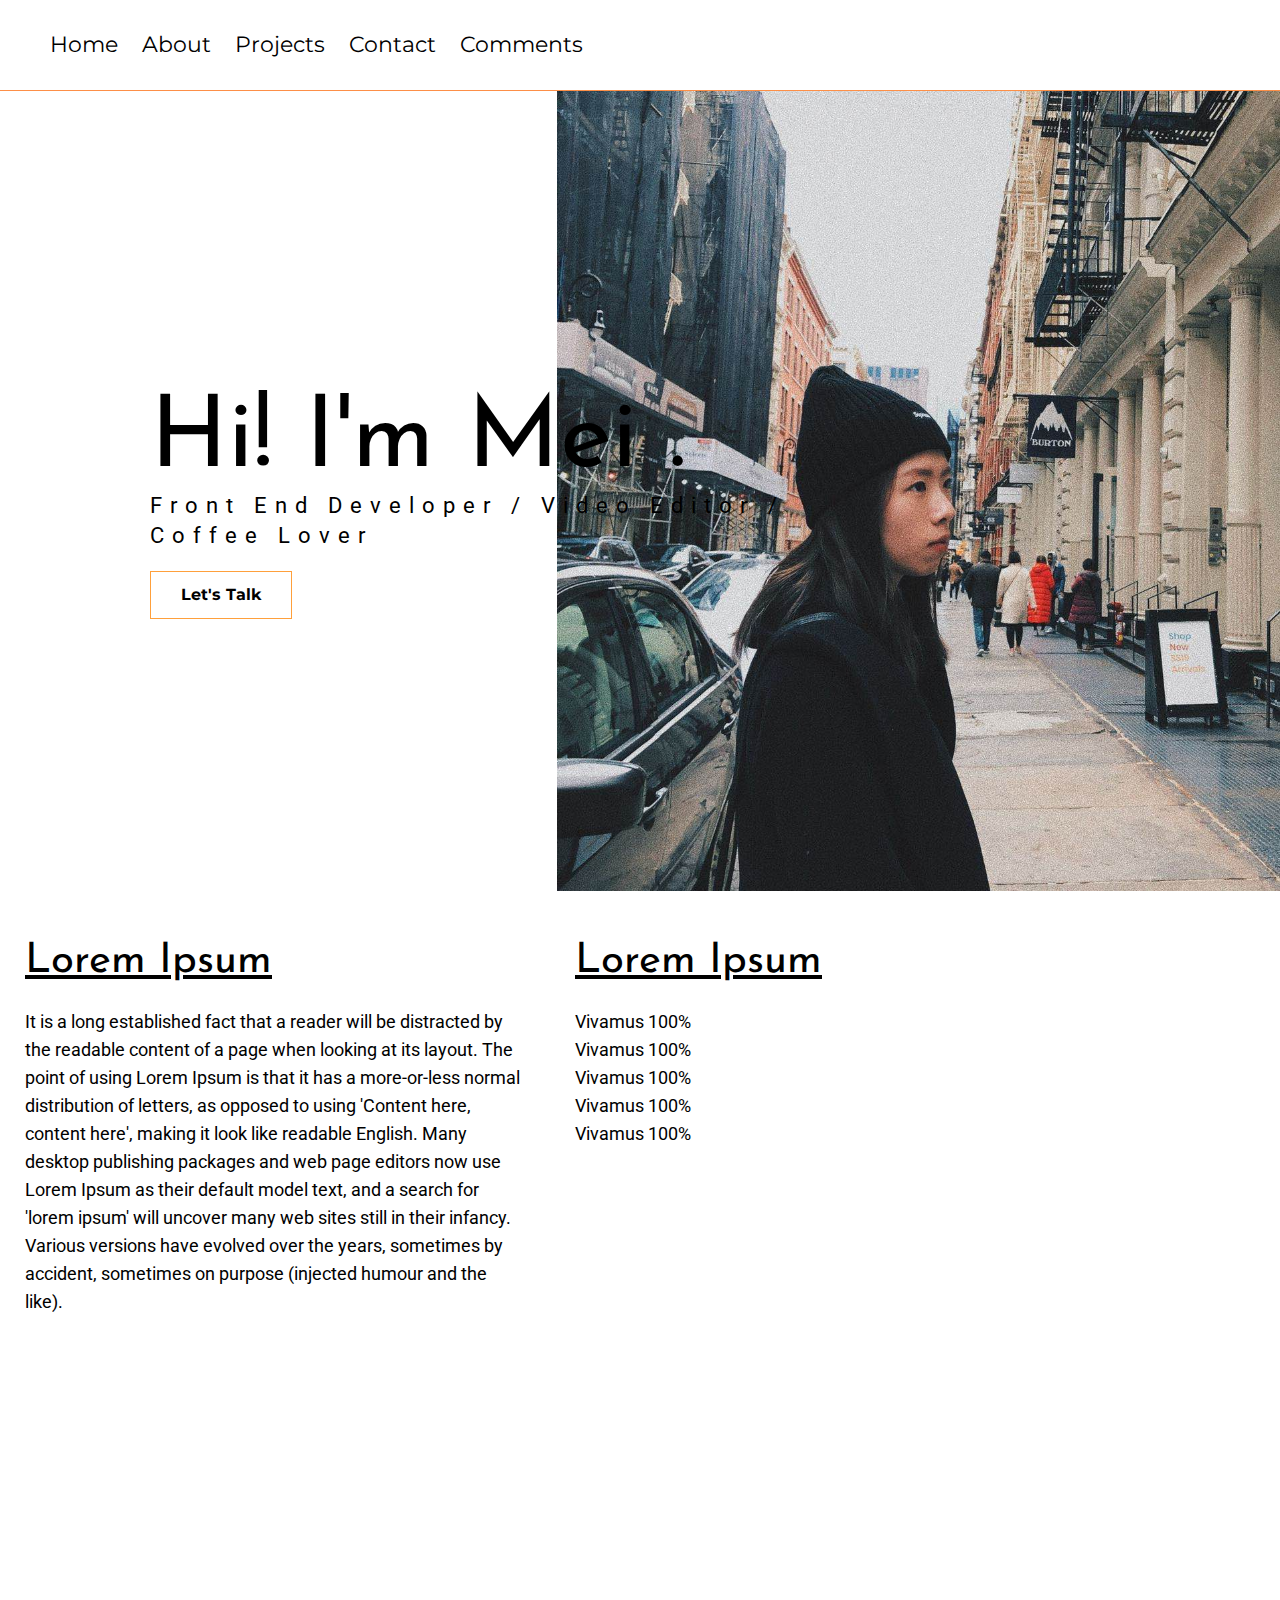
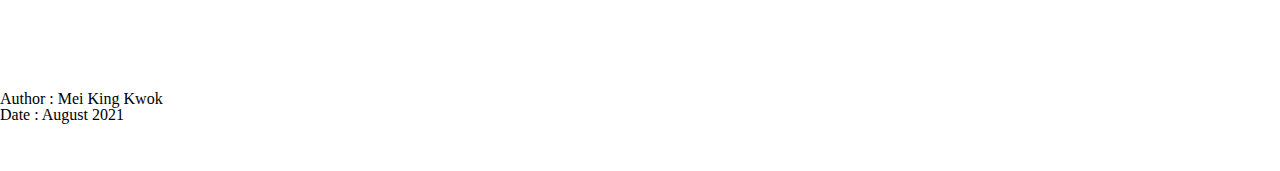
==== index.html @ 8e713305 "First Commit" ====
<!DOCTYPE html>
<html lang="en">
    <!--Information about the webpage-->
    <head>
      <title>MK | Portfolio</title>
      <meta charset="UTF-8">
      <meta name="viewport" content="initial-scale=1.0,width=device-width">

      <!--Fonts-->
      <link rel="preconnect" href="https://fonts.googleapis.com">
      <link rel="preconnect" href="https://fonts.gstatic.com" crossorigin>
      <link href="https://fonts.googleapis.com/css2?family=Montserrat:wght@200&family=Open+Sans&display=swap" rel="stylesheet">
      <link href="https://fonts.googleapis.com/css2?family=Josefin+Sans&display=swap" rel="stylesheet">
      <link href="https://fonts.googleapis.com/css2?family=Josefin+Sans&family=Roboto:ital,wght@1,100&display=swap" rel="stylesheet">
      <!--External CSS-->
      <link rel="stylesheet" href="reset_CSS.css">
      <link rel="stylesheet" href="style.css">
      <link rel="stylesheet" href="navbar.css">
      <link rel="shortcut icon" href="logo.png">

    </head>

    <body>
      <!--navigation bar-->
      <nav>
        <ul>
          <li><a href="index.html">Home</a></li>
          <li><a href="#about">About</a></li>
          <li><a href="#projects">Projects</a></li>
          <li><a href="contact.html">Contact</a></li>
          <li><a href="comment.html">Comments</a></li>
        </ul>
      </nav>

      <!--Introduction-->
      <div class="content intro">
        <div class="intro-container">
          <h1 class="intro-h1">Hi! I'm <span id="mei">Mei</span> . </h1>
          <h2 class="intro-h2">Front End Developer / Video Editor / Coffee Lover</h2>
          <a href="contact.html" class="letstalk">Let's Talk</a>
        </div>
      </div>

      <div class="content about">
        <div class="column">
          <h2 class="column-title">Lorem Ipsum</h2>
          <p class="column-content">It is a long established fact that a reader will be distracted by the readable content of a page when looking at its layout. The point of using Lorem Ipsum is that it has a more-or-less normal distribution of letters, as opposed to using 'Content here, content here', making it look like readable English. Many desktop publishing packages and web page editors now use Lorem Ipsum as their default model text, and a search for 'lorem ipsum' will uncover many web sites still in their infancy. Various versions have evolved over the years, sometimes by accident, sometimes on purpose (injected humour and the like).</p>
        </div>
        <div class="column">
          <h2 class="column-title">Lorem Ipsum</h2>
          <ol class="column-content">
            <li>Vivamus 100%</li>
            <li>Vivamus 100%</li>
            <li>Vivamus 100%</li>
            <li>Vivamus 100%</li>
            <li>Vivamus 100%</li>
          </ol>
        </div>
      </div>

      <footer>
        <p>Author : Mei King Kwok</p>
        <p>Date : August 2021</p>
      </footer>

    </body>
</html>
---- style.css ----
.content{
  width:100%;
  height:800px;
  margin:auto;
  clear:both;
  background-color: rgba(255, 255, 255, 0.65);
}

.intro {
  background-image: url('img/Mei.jpg');
  background-position: center;
  background-size: cover;
  position: relative;
}

.intro-container {
  background-color: rgba(255, 255, 255, 0.65);
  position: absolute;
  top: 0;
  left : 0;
  width:100%;
  height: 100%;
}

#mei{
  color:#ffa03b;
}

.intro-h1{
  font-family: 'Josefin Sans',sans-serif;
  font-size: 100px;
  padding: 100px 0px 0 50px;
  max-width: 250px;
}

.intro-h2{
  font-family: 'Roboto';
  font-size:22px;
  letter-spacing: 8px;
  line-height: 30px;
  font-weight:bold;
  padding:0 0 0 50px;
  max-width: 300px;
}

@media only screen and (min-width:768px) {
  .intro {
    background-position: right center;
    background-repeat: no-repeat;
    background-size: auto 600px;
    height: 600px;
  }
  .intro-container{
    background-color: rgba(255, 255, 255, 0);
    max-width: 350px;
  }
  .intro-h1{
    max-width: none;
  }
  .intro-h2{
    font-weight: normal;
    max-width: none;
  }
}

@media only screen and (min-width:1000px){
  .intro {
    background-position: right bottom;
    background-repeat: no-repeat;
    background-size: auto 900px;
    height: 800px;
  }
  .intro-container{
    background-color: rgba(255, 255, 255, 0);
    padding : 200px 100px;
    max-width: 700px;
  }
  #mei{
    color: black;
  }
  #mei:hover{
    color:#ffa03b;
  }
}

.letstalk {
  display: inline-block;
  text-decoration: none;
  font-family: 'Montserrat';
  font-weight: bold;
  color: black;
  border: 1.5px solid #ffa03b;
  background-color: #ffffff;
  margin:20px 0 0 50px;
  padding:15px 30px;
  cursor: pointer;
  transition: all 0.4s ease-in-out;
}

.letstalk:hover{
  background-color: #ffa03b;
  transform:scale(1.1);
  box-shadow: 0 8px 8px 0 rgba(0,0,0,0.24);
}


.about{
  margin: 0 auto;
  display: flex;
}

.projects{
  background-color: blue;
}

.column {
  flex-flow: row wrap;
  max-width: 500px;
  margin:50px 25px;
}

.column-title {
  font-family: 'Josefin Sans',sans-serif;
  text-decoration: underline;
  font-size: 42px;
  padding-bottom: 25px;
}

.column-content{
  font-family: 'Roboto',Verdana;
  font-size: 18px;
  line-height: 28px;
}

footer {
  height: 80px;
}
---- navbar.css ----
nav {
  height: 60px;
  background-color: #ffffff;
  border-bottom: 1px solid #fd8f47;
  padding-left: 10px;
}

ul li{
  display: inline-block;
  line-height: 60px;
}

ul li a {
  display: block;
  text-decoration: none;
  font-family: 'Montserrat', Verdana;
  font-size: 16px;
  padding: 0 5px;
}

@media only screen and (min-width:768px){
  nav {
    height: 90px;
    padding-left: 40px;
  }

  ul li{
    line-height: 90px;
  }

  ul li a {
    font-size: 22px;
    padding: 0 10px;
  }
}

ul li a:link{
  color:black;
}

ul li a:visited{
  color:black;
}

ul li a:hover {
  display: block;
  color : #fd8f47;
}

ul li a:active{
  display: block;
  color : black;
  text-decoration-line: none;
}
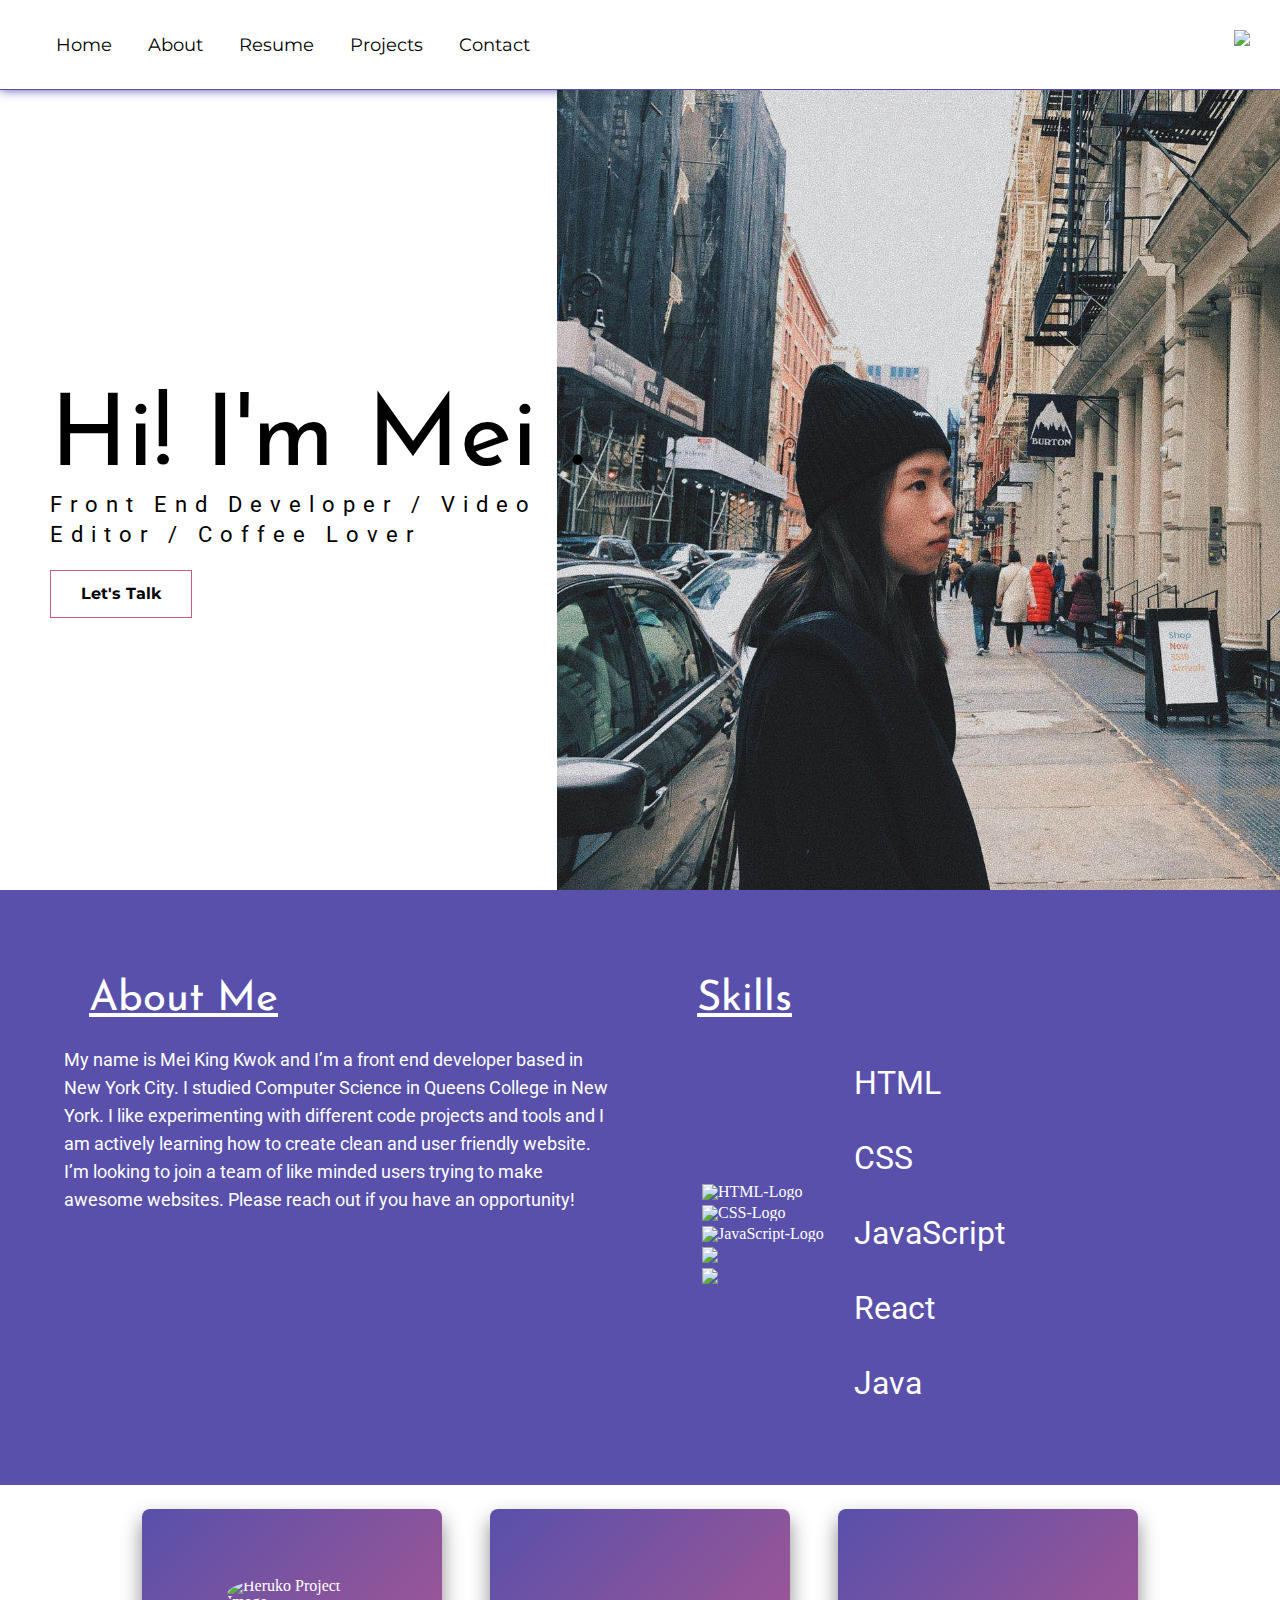
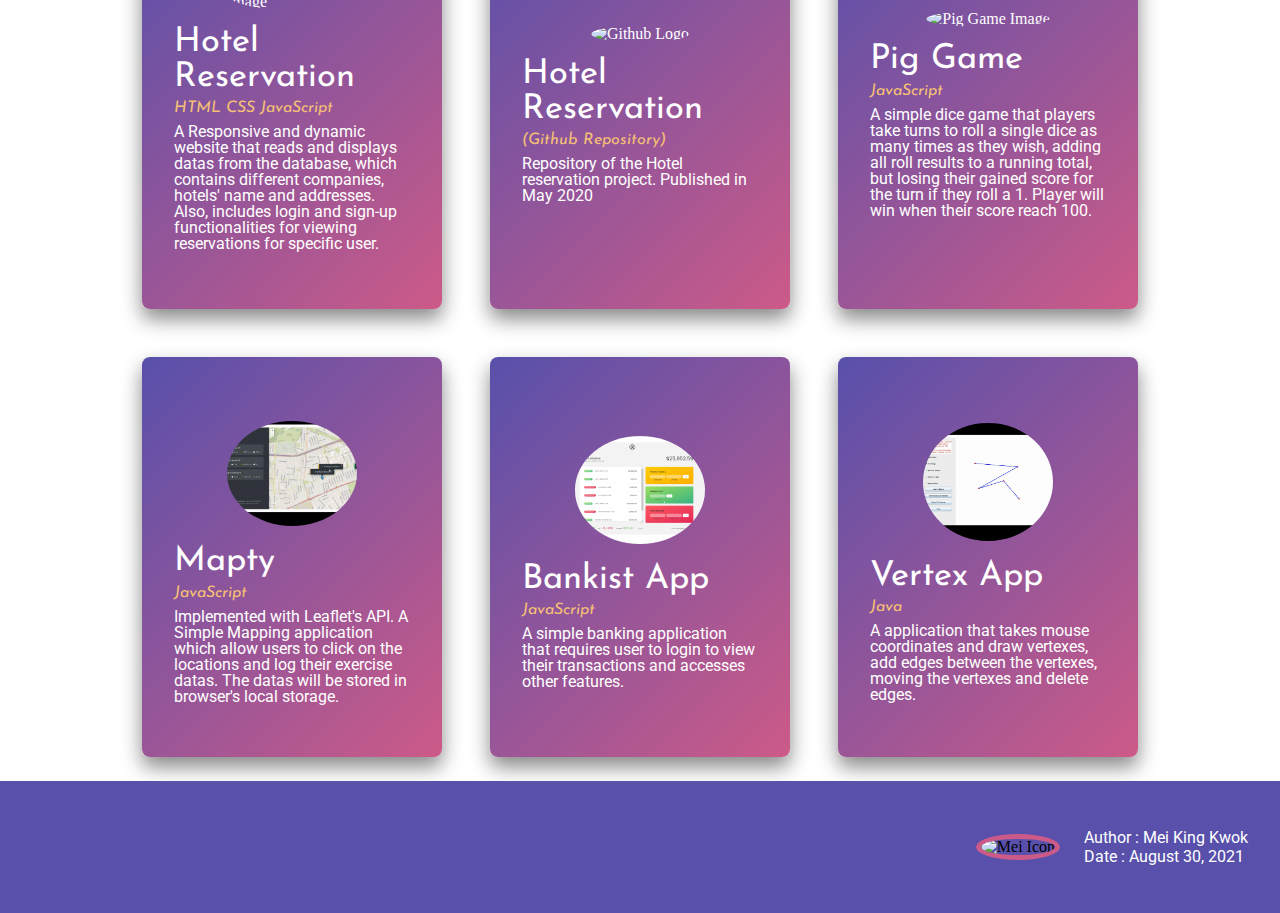
==== commit 993dad5c: "Updated Project Subpages" ====
--- a/index.html
+++ b/index.html
@@ -1,67 +1,211 @@
 <!DOCTYPE html>
 <html lang="en">
-    <!--Information about the webpage-->
-    <head>
-      <title>MK | Portfolio</title>
-      <meta charset="UTF-8">
-      <meta name="viewport" content="initial-scale=1.0,width=device-width">
-
-      <!--Fonts-->
-      <link rel="preconnect" href="https://fonts.googleapis.com">
-      <link rel="preconnect" href="https://fonts.gstatic.com" crossorigin>
-      <link href="https://fonts.googleapis.com/css2?family=Montserrat:wght@200&family=Open+Sans&display=swap" rel="stylesheet">
-      <link href="https://fonts.googleapis.com/css2?family=Josefin+Sans&display=swap" rel="stylesheet">
-      <link href="https://fonts.googleapis.com/css2?family=Josefin+Sans&family=Roboto:ital,wght@1,100&display=swap" rel="stylesheet">
-      <!--External CSS-->
-      <link rel="stylesheet" href="reset_CSS.css">
-      <link rel="stylesheet" href="style.css">
-      <link rel="stylesheet" href="navbar.css">
-      <link rel="shortcut icon" href="logo.png">
-
-    </head>
-
-    <body>
-      <!--navigation bar-->
-      <nav>
+  <!--Information about the webpage-->
+  <head>
+    <title>MK | Portfolio</title>
+    <meta charset="UTF-8" />
+    <meta name="viewport" content="initial-scale=1.0,width=device-width" />
+
+    <!--Fonts-->
+    <link rel="preconnect" href="https://fonts.googleapis.com" />
+    <link rel="preconnect" href="https://fonts.gstatic.com" crossorigin />
+    <link
+      href="https://fonts.googleapis.com/css2?family=Montserrat:wght@200&family=Open+Sans&display=swap"
+      rel="stylesheet" />
+    <link
+      href="https://fonts.googleapis.com/css2?family=Josefin+Sans&display=swap"
+      rel="stylesheet" />
+    <link
+      href="https://fonts.googleapis.com/css2?family=Josefin+Sans&family=Roboto:ital,wght@1,100&display=swap"
+      rel="stylesheet" />
+    <!--External CSS-->
+    <link rel="stylesheet" href="reset_CSS.css" />
+    <link rel="stylesheet" href="style.css" />
+    <link rel="stylesheet" href="navbar.css" />
+  </head>
+
+  <body>
+    <!--navigation bar-->
+    <header>
+      <nav class="navbar-container">
         <ul>
-          <li><a href="index.html">Home</a></li>
-          <li><a href="#about">About</a></li>
-          <li><a href="#projects">Projects</a></li>
-          <li><a href="contact.html">Contact</a></li>
-          <li><a href="comment.html">Comments</a></li>
+          <li><a href="index.html" class="navbar-links">Home</a></li>
+          <li><a href="index.html#about" class="navbar-links">About</a></li>
+          <li><a href="resume.html" class="navbar-links">Resume</a></li>
+          <li>
+            <a href="index.html#projects" class="navbar-links">Projects</a>
+          </li>
+          <li><a href="contact.html" class="navbar-links">Contact</a></li>
         </ul>
       </nav>
-
-      <!--Introduction-->
-      <div class="content intro">
-        <div class="intro-container">
-          <h1 class="intro-h1">Hi! I'm <span id="mei">Mei</span> . </h1>
-          <h2 class="intro-h2">Front End Developer / Video Editor / Coffee Lover</h2>
-          <a href="contact.html" class="letstalk">Let's Talk</a>
-        </div>
-      </div>
-
-      <div class="content about">
-        <div class="column">
-          <h2 class="column-title">Lorem Ipsum</h2>
-          <p class="column-content">It is a long established fact that a reader will be distracted by the readable content of a page when looking at its layout. The point of using Lorem Ipsum is that it has a more-or-less normal distribution of letters, as opposed to using 'Content here, content here', making it look like readable English. Many desktop publishing packages and web page editors now use Lorem Ipsum as their default model text, and a search for 'lorem ipsum' will uncover many web sites still in their infancy. Various versions have evolved over the years, sometimes by accident, sometimes on purpose (injected humour and the like).</p>
-        </div>
-        <div class="column">
-          <h2 class="column-title">Lorem Ipsum</h2>
-          <ol class="column-content">
-            <li>Vivamus 100%</li>
-            <li>Vivamus 100%</li>
-            <li>Vivamus 100%</li>
-            <li>Vivamus 100%</li>
-            <li>Vivamus 100%</li>
-          </ol>
-        </div>
-      </div>
-
-      <footer>
+      <div>
+        <img
+          class="btn-toggle"
+          src="https://img.icons8.com/ios/100/5850ab/toggle-on--v2.png" />
+        <img
+          class="btn-toggle hidden"
+          id="second-button"
+          src="https://img.icons8.com/ios/50/fc6e20/toggle-off--v2.png" />
+      </div>
+    </header>
+
+    <!--Introduction-->
+    <div class="intro">
+      <div class="intro-container">
+        <h1 class="intro-h1">Hi! I'm <span id="mei">Mei</span> .</h1>
+        <h2 class="intro-h2">
+          Front End Developer / Video Editor / Coffee Lover
+        </h2>
+        <a href="contact.html" class="letstalk">Let's Talk</a>
+      </div>
+    </div>
+
+    <div id="about" class="about">
+      <div class="about-div">
+        <h2 class="about-title">About Me</h2>
+        <p class="about-content">
+          My name is Mei King Kwok and I’m a front end developer based in New
+          York City. I studied Computer Science in Queens College in New York. I
+          like experimenting with different code projects and tools and I am
+          actively learning how to create clean and user friendly website. I’m
+          looking to join a team of like minded users trying to make awesome
+          websites. Please reach out if you have an opportunity!
+        </p>
+      </div>
+      <div class="about-div">
+        <h2 class="about-title">Skills</h2>
+        <div class="about-skill">
+          <div class="about-skill-logo">
+            <img src="/img/html.png" alt="HTML-Logo" />
+            <img src="/img/CSS.png" alt="CSS-Logo" />
+            <img src="/img/JS.png" alt="JavaScript-Logo" />
+            <img
+              src="https://img.icons8.com/color/144/000000/react-native.png" />
+            <img
+              src="https://img.icons8.com/color/144/000000/java-coffee-cup-logo--v1.png" />
+          </div>
+          <div class="about-skill-name">
+            <p>HTML</p>
+            <p>CSS</p>
+            <p>JavaScript</p>
+            <p>React</p>
+            <p>Java</p>
+          </div>
+        </div>
+      </div>
+    </div>
+
+    <div id="projects" class="project">
+      <a href="http://mane370p2.herokuapp.com/index.php" target="_blank">
+        <div class="project-card">
+          <div class="project-image">
+            <img src="img/heroku-project.png" alt="Heruko Project Image" />
+          </div>
+          <div class="project-content">
+            <h3>Hotel Reservation</h3>
+            <p><span>HTML CSS JavaScript</span></p>
+            <p>
+              A Responsive and dynamic website that reads and displays datas
+              from the database, which contains different companies, hotels'
+              name and addresses. Also, includes login and sign-up
+              functionalities for viewing reservations for specific user.
+            </p>
+          </div>
+        </div>
+      </a>
+
+      <a href="https://github.com/jackylau-nyc/qccs370p2" target="_blank">
+        <div class="project-card">
+          <div class="project-image">
+            <img src="img/github-logo.png" alt="Github Logo" />
+          </div>
+          <div class="project-content">
+            <h3>Hotel Reservation</h3>
+            <p><span>(Github Repository)</span></p>
+            <p>
+              Repository of the Hotel reservation project. Published in May 2020
+            </p>
+          </div>
+        </div>
+      </a>
+
+      <a href="https://heik922.github.io/PigGame/" target="_blank">
+        <div class="project-card">
+          <div class="project-image">
+            <img src="img/pig-game.png" alt="Pig Game Image" />
+          </div>
+          <div class="project-content">
+            <h3>Pig Game</h3>
+            <p><span>JavaScript</span></p>
+            <p>
+              A simple dice game that players take turns to roll a single dice
+              as many times as they wish, adding all roll results to a running
+              total, but losing their gained score for the turn if they roll a
+              1. Player will win when their score reach 100.
+            </p>
+          </div>
+        </div>
+      </a>
+
+      <a href="mapty.html" target="_blank">
+        <div class="project-card">
+          <div class="project-image">
+            <img src="img/mapty.png" alt="Mapty App Image" />
+          </div>
+          <div class="project-content">
+            <h3>Mapty</h3>
+            <p><span>JavaScript</span></p>
+            <p>
+              Implemented with Leaflet's API. A Simple Mapping application which
+              allow users to click on the locations and log their exercise
+              datas. The datas will be stored in browser's local storage.
+            </p>
+          </div>
+        </div>
+      </a>
+
+      <a href="bankist.html" target="_blank">
+        <div class="project-card">
+          <div class="project-image">
+            <img src="img/bankist.png" alt="Bankist App Image" />
+          </div>
+          <div class="project-content">
+            <h3>Bankist App</h3>
+            <p><span>JavaScript</span></p>
+            <p>
+              A simple banking application that requires user to login to view
+              their transactions and accesses other features.
+            </p>
+          </div>
+        </div>
+      </a>
+
+      <a href="vertex.html" target="_blank">
+        <div class="project-card">
+          <div class="project-image">
+            <img src="img/vertex.png" alt="Pig Game Image" />
+          </div>
+          <div class="project-content">
+            <h3>Vertex App</h3>
+            <p><span>Java</span></p>
+            <p>
+              A application that takes mouse coordinates and draw vertexes, add
+              edges between the vertexes, moving the vertexes and delete edges.
+            </p>
+          </div>
+        </div>
+      </a>
+    </div>
+
+    <footer class="footer">
+      <div class="footer-icon">
+        <img src="img/mei-footer-icon.jpg" alt="Mei Icon" />
+      </div>
+      <div class="footer-content">
         <p>Author : Mei King Kwok</p>
-        <p>Date : August 2021</p>
-      </footer>
-
-    </body>
+        <p>Date : August 30, 2021</p>
+      </div>
+    </footer>
+  </body>
+  <script src="script.js"></script>
 </html>
--- a/style.css
+++ b/style.css
@@ -1,13 +1,22 @@
-.content{
-  width:100%;
-  height:800px;
-  margin:auto;
-  clear:both;
-  background-color: rgba(255, 255, 255, 0.65);
+:root {
+  --main-background-color: white;
+  --primary-color: #5850ab;
+  --secondary-color: #cc5a88;
+  --third-color: #f6c075;
+  --light-font-color: white;
+  --dark-font-color: black;
+  /*
+  --dark-version-black: #1b1b1b;
+  --dark-version-grey: #323232;
+  --dark-version-orange: #fc6e20;
+  --dark-version-light-orange: #ffe7d0;
+  */
 }
 
 .intro {
+  /* display: flex; */
   background-image: url('img/Mei.jpg');
+  background-color: none;
   background-position: center;
   background-size: cover;
   position: relative;
@@ -15,123 +24,264 @@
 
 .intro-container {
   background-color: rgba(255, 255, 255, 0.65);
-  position: absolute;
-  top: 0;
-  left : 0;
-  width:100%;
-  height: 100%;
-}
-
-#mei{
-  color:#ffa03b;
-}
-
-.intro-h1{
-  font-family: 'Josefin Sans',sans-serif;
+  padding-bottom: 100px;
+}
+
+#mei {
+  color: var(--secondary-color);
+}
+
+.intro-h1 {
+  font-family: 'Josefin Sans', sans-serif;
   font-size: 100px;
   padding: 100px 0px 0 50px;
   max-width: 250px;
 }
 
-.intro-h2{
+.intro-h2 {
   font-family: 'Roboto';
-  font-size:22px;
+  font-size: 22px;
   letter-spacing: 8px;
   line-height: 30px;
-  font-weight:bold;
-  padding:0 0 0 50px;
+  font-weight: bold;
+  padding: 0 0 0 50px;
   max-width: 300px;
 }
 
-@media only screen and (min-width:768px) {
+.letstalk {
+  display: inline-block;
+  text-decoration: none;
+  font-family: 'Montserrat';
+  font-weight: bold;
+  color: var(--dark-font-color);
+  border: 1.5px solid var(--secondary-color);
+  background-color: var(--secondary-color);
+  box-shadow: 0 0px 5px var(--secondary-color);
+  margin: 20px 0 0 50px;
+  padding: 15px 30px;
+  cursor: pointer;
+  transition: all 0.4s ease-in-out;
+}
+
+.about {
+  display: flex;
+  flex-direction: column;
+  justify-content: center;
+  padding: 2rem;
+  background-color: var(--primary-color);
+}
+
+.about-div {
+  margin: 2rem 0rem;
+  display: flex;
+  flex-direction: column;
+  align-items: center;
+  color: var(--light-font-color);
+}
+
+.about-title {
+  font-family: 'Josefin Sans', sans-serif;
+  text-decoration: underline;
+  font-size: 42px;
+  margin: 25px;
+}
+
+.about-content {
+  font-family: 'Roboto', Verdana;
+  font-size: 18px;
+  line-height: 28px;
+}
+
+.about-skill {
+  display: flex;
+  flex-direction: row;
+  justify-content: center;
+  align-items: center;
+}
+
+.about-skill-logo > img {
+  display: flex;
+  flex-direction: column;
+  margin: 5px 0px;
+  max-height: 70px;
+}
+
+.about-skill-name {
+  display: flex;
+  flex-direction: column;
+  font-family: 'Roboto', Verdana;
+  font-size: 32px;
+  line-height: 75px;
+  margin: 0px 10px;
+}
+
+.project {
+  display: flex;
+  flex-direction: column;
+  justify-content: center;
+  align-items: center;
+  color: var(--light-font-color);
+}
+
+.project a {
+  text-decoration: none;
+  color: var(--light-font-color);
+}
+
+.project-card {
+  margin: 1.5rem;
+  width: 300px;
+  height: 400px;
+  border-radius: 0.5rem;
+  background: linear-gradient(
+    135deg,
+    var(--primary-color),
+    var(--secondary-color)
+  );
+  display: flex;
+  justify-content: center;
+  align-items: center;
+  flex-direction: column;
+  box-shadow: 0px 10px 20px #888888;
+  transition: all 500ms ease;
+}
+
+.project-image > img {
+  max-width: 130px;
+  height: auto;
+  border-radius: 50%;
+  margin: 1rem 0rem;
+}
+
+.project-content h3 {
+  font-family: 'Josefin Sans', sans-serif;
+  font-size: 2.15rem;
+  padding-left: 2rem;
+}
+
+.project-content span {
+  text-decoration: none;
+  font-family: 'Josefin Sans', sans-serif;
+  font-size: 1rem;
+  padding: 1rem 0rem;
+  color: var(--third-color);
+  font-style: italic;
+}
+
+.project-content p {
+  font-family: 'Roboto', Verdana;
+  font-size: 1rem;
+  padding: 0.25rem 2rem;
+}
+
+.footer {
+  background: var(--primary-color);
+  min-height: 100px;
+  display: flex;
+  flex-direction: column;
+  justify-content: center;
+  align-items: center;
+  padding: 1rem 0rem;
+}
+
+.footer-icon > img {
+  max-width: 90px;
+  border: 5px solid var(--secondary-color);
+  border-radius: 50%;
+}
+
+.footer-content {
+  color: var(--light-font-color);
+  font-family: 'Roboto', Verdana;
+  line-height: 1.2rem;
+}
+
+@media only screen and (min-width: 768px) {
   .intro {
     background-position: right center;
     background-repeat: no-repeat;
     background-size: auto 600px;
     height: 600px;
   }
-  .intro-container{
+  .intro-container {
     background-color: rgba(255, 255, 255, 0);
     max-width: 350px;
   }
-  .intro-h1{
+  .intro-h1 {
     max-width: none;
   }
-  .intro-h2{
+  .intro-h2 {
     font-weight: normal;
     max-width: none;
   }
-}
-
-@media only screen and (min-width:1000px){
+  .about-div {
+    align-items: flex-start;
+  }
+
+  .about-skill-logo > img {
+    padding-left: 30px;
+  }
+
+  .about-skill-name {
+    padding-left: 20px;
+  }
+
+  .project {
+    flex-direction: row;
+    flex-wrap: wrap;
+  }
+
+  .footer {
+    flex-direction: row;
+    justify-content: flex-end;
+  }
+  .footer-icon {
+    padding: 0rem 1.5rem;
+  }
+  .footer-content {
+    padding-right: 2rem;
+  }
+}
+
+@media only screen and (min-width: 1025px) {
   .intro {
     background-position: right bottom;
     background-repeat: no-repeat;
     background-size: auto 900px;
     height: 800px;
   }
-  .intro-container{
-    background-color: rgba(255, 255, 255, 0);
-    padding : 200px 100px;
-    max-width: 700px;
-  }
-  #mei{
-    color: black;
-  }
-  #mei:hover{
-    color:#ffa03b;
-  }
-}
-
-.letstalk {
-  display: inline-block;
-  text-decoration: none;
-  font-family: 'Montserrat';
-  font-weight: bold;
-  color: black;
-  border: 1.5px solid #ffa03b;
-  background-color: #ffffff;
-  margin:20px 0 0 50px;
-  padding:15px 30px;
-  cursor: pointer;
-  transition: all 0.4s ease-in-out;
-}
-
-.letstalk:hover{
-  background-color: #ffa03b;
-  transform:scale(1.1);
-  box-shadow: 0 8px 8px 0 rgba(0,0,0,0.24);
-}
-
-
-.about{
-  margin: 0 auto;
-  display: flex;
-}
-
-.projects{
-  background-color: blue;
-}
-
-.column {
-  flex-flow: row wrap;
-  max-width: 500px;
-  margin:50px 25px;
-}
-
-.column-title {
-  font-family: 'Josefin Sans',sans-serif;
-  text-decoration: underline;
-  font-size: 42px;
-  padding-bottom: 25px;
-}
-
-.column-content{
-  font-family: 'Roboto',Verdana;
-  font-size: 18px;
-  line-height: 28px;
-}
-
-footer {
-  height: 80px;
-}
+  .intro-container {
+    max-width: 50vw;
+    padding-top: 200px;
+    overflow: hidden;
+  }
+  #mei {
+    color: var(--dark-font-color);
+  }
+  .letstalk {
+    background-color: var(--main-background-color);
+    box-shadow: none;
+  }
+  .about {
+    flex-direction: row;
+    justify-content: space-evenly;
+  }
+  .about-div {
+    width: 700px;
+    margin: 2rem 2rem;
+  }
+}
+
+@media (hover: hover) {
+  .project-card:hover {
+    transform: scale(1.1);
+  }
+  .letstalk:hover {
+    background-color: var(--secondary-color);
+    transform: scale(1.1);
+    box-shadow: 0 8px 8px 0 rgba(0, 0, 0, 0.24);
+  }
+  #mei:hover {
+    color: var(--secondary-color);
+  }
+}
--- a/navbar.css
+++ b/navbar.css
@@ -1,54 +1,113 @@
-nav {
-  height: 60px;
-  background-color: #ffffff;
-  border-bottom: 1px solid #fd8f47;
-  padding-left: 10px;
+:root {
+  --main-background-color: white;
+  --primary-color: #5850ab;
+  --secondary-color: #cc5a88;
+  --third-color: #f6c075;
+  --light-font-color: white;
+  --dark-font-color: black;
+  /* 
+  --dark-version-black: #1b1b1b;
+  --dark-version-grey: #323232;
+  --dark-version-orange: #fc6e20;
+  --dark-version-light-orange: #ffe7d0;
+   */
 }
 
-ul li{
-  display: inline-block;
-  line-height: 60px;
+header {
+  display: flex;
+  justify-content: space-between;
+  border-bottom: var(--primary-color) 1px solid;
+  box-shadow: 0px 0px 10px var(--primary-color);
 }
 
-ul li a {
+.navbar-container {
   display: block;
-  text-decoration: none;
-  font-family: 'Montserrat', Verdana;
-  font-size: 16px;
-  padding: 0 5px;
+  max-width: 350px;
 }
 
-@media only screen and (min-width:768px){
-  nav {
-    height: 90px;
+.navbar-container > ul li {
+  list-style: none;
+  display: inline-block;
+}
+
+.navbar-links {
+  text-decoration: none;
+  display: block;
+  text-align: center;
+  line-height: 60px;
+  color: var(--dark-font-color);
+  font-family: 'Montserrat', Verdana;
+  font-size: 1.1rem;
+  padding: 0rem 0.85rem;
+}
+
+.btn-toggle {
+  max-width: 40px;
+  padding-top: 30px;
+  padding-right: 30px;
+  position: absolute;
+  top: 0;
+  right: 0;
+  opacity: 1;
+  transition: all 500ms;
+}
+
+.hidden {
+  opacity: 0;
+}
+
+@media only screen and (min-width: 768px) {
+  .navbar-container {
     padding-left: 40px;
+    height: 89px;
+    display: block;
+    max-width: none;
   }
 
-  ul li{
-    line-height: 90px;
+  .navbar-container > ul li {
+    list-style: none;
+    display: inline-block;
   }
 
-  ul li a {
-    font-size: 22px;
-    padding: 0 10px;
+  .navbar-links {
+    text-decoration: none;
+    display: block;
+    text-align: center;
+    line-height: 90px;
+    color: var(--dark-font-color);
+    font-family: 'Montserrat', Verdana;
+    font-size: 1.1rem;
+    padding: 0rem 1rem;
+    position: relative;
+    overflow: hidden;
+  }
+
+  .navbar-links::after {
+    content: '';
+    width: 100%;
+    height: 70px;
+    border-top-left-radius: 0.35rem;
+    border-top-right-radius: 0.35rem;
+    position: absolute;
+    z-index: -100;
+    top: 20px;
+    left: 0px;
+    background-color: var(--primary-color);
+    transform: translateY(100%);
   }
 }
 
-ul li a:link{
-  color:black;
+@media (hover: hover) {
+  .navbar-links:hover {
+    color: var(--light-font-color);
+  }
+
+  .navbar-links:hover::after {
+    transform: translateY(0%);
+    transition: all 200ms ease;
+  }
+
+  .btn-toggle:hover {
+    cursor: pointer;
+  }
 }
-
-ul li a:visited{
-  color:black;
-}
-
-ul li a:hover {
-  display: block;
-  color : #fd8f47;
-}
-
-ul li a:active{
-  display: block;
-  color : black;
-  text-decoration-line: none;
-}
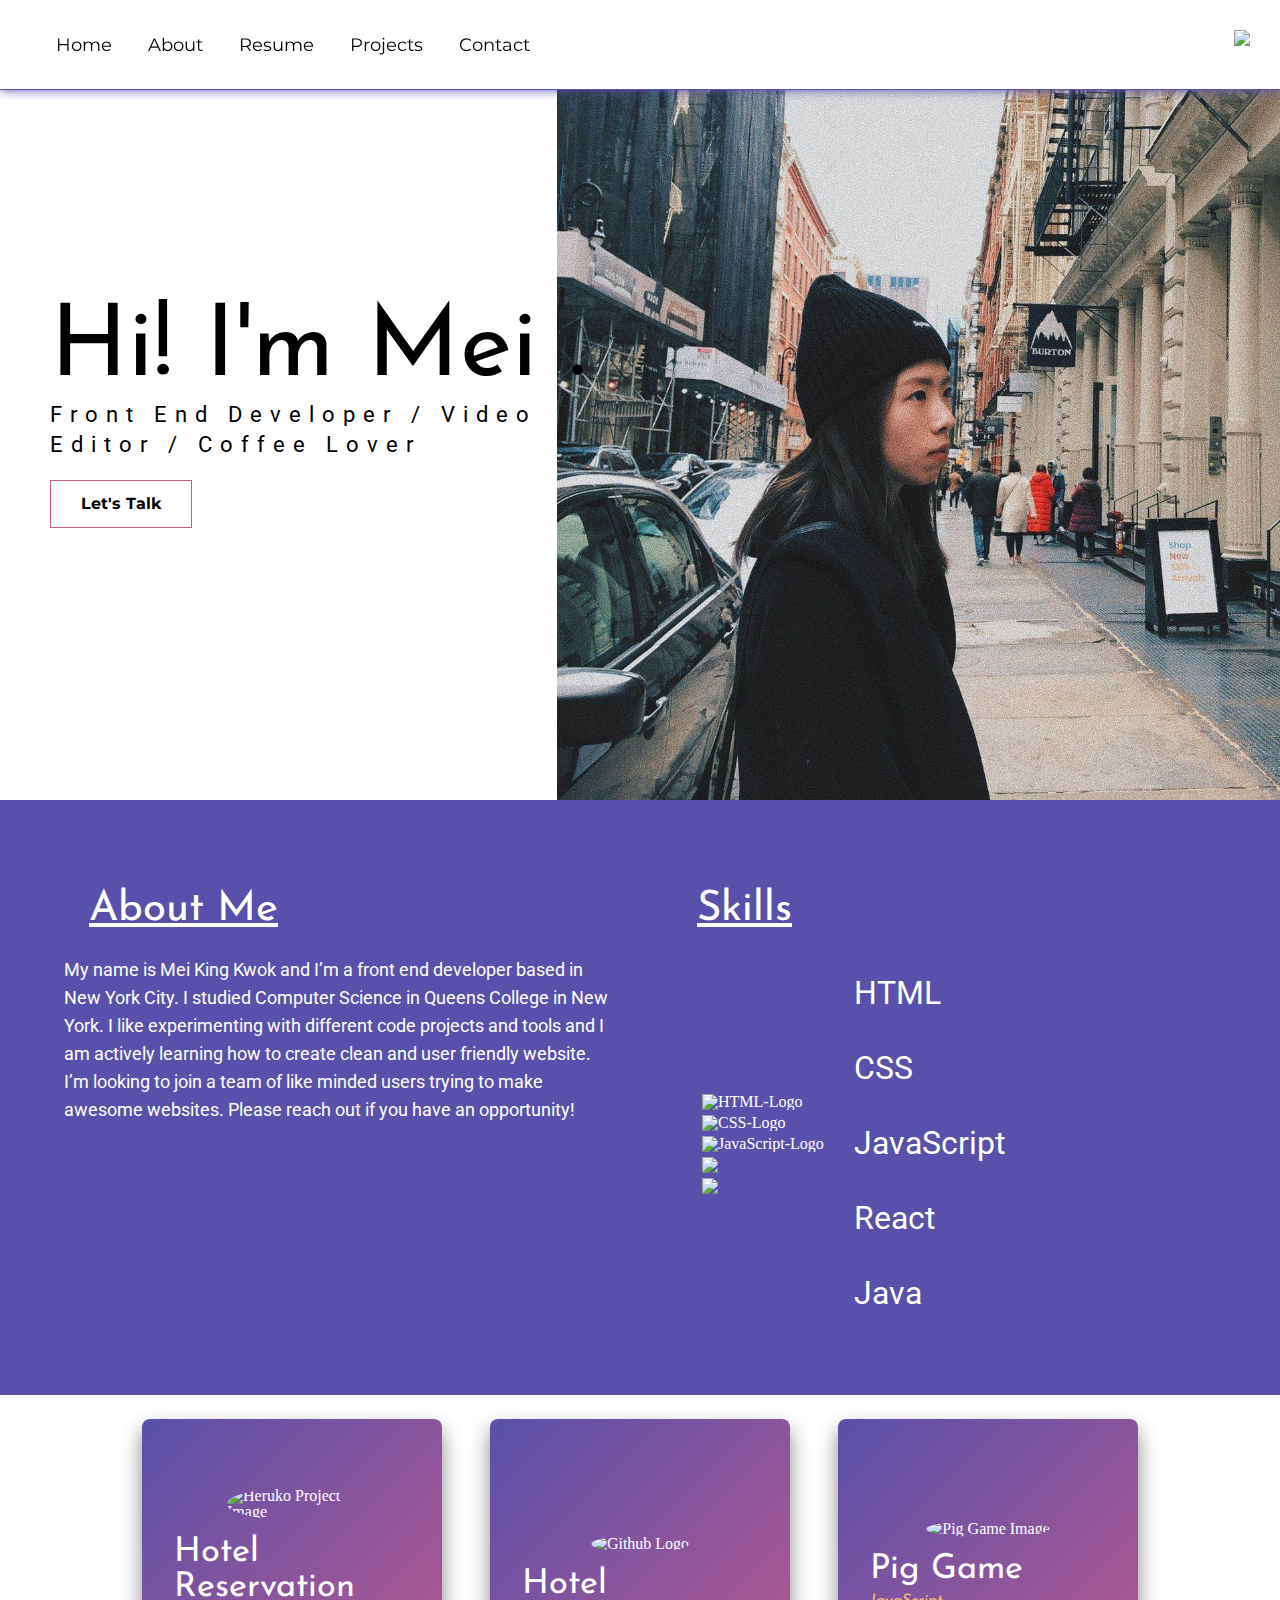
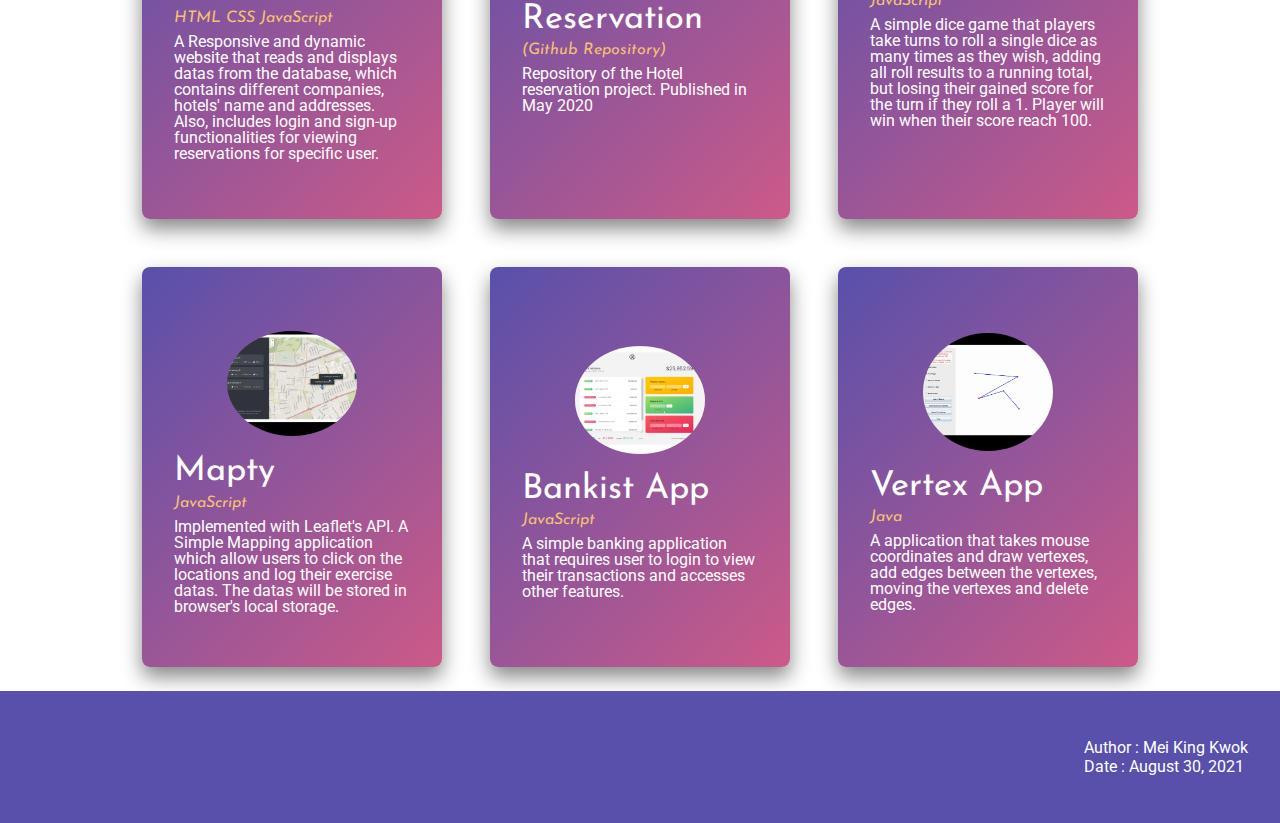
==== commit 82d57c39: "Sticky Navbar and removed footer image" ====
--- a/index.html
+++ b/index.html
@@ -22,6 +22,8 @@
     <link rel="stylesheet" href="reset_CSS.css" />
     <link rel="stylesheet" href="style.css" />
     <link rel="stylesheet" href="navbar.css" />
+    <!-- JavaScript -->
+    <script defer src="script.js"></script>
   </head>
 
   <body>
@@ -30,10 +32,12 @@
       <nav class="navbar-container">
         <ul>
           <li><a href="index.html" class="navbar-links">Home</a></li>
-          <li><a href="index.html#about" class="navbar-links">About</a></li>
+          <li>
+            <a href="#about" class="navbar-links">About</a>
+          </li>
           <li><a href="resume.html" class="navbar-links">Resume</a></li>
           <li>
-            <a href="index.html#projects" class="navbar-links">Projects</a>
+            <a href="#projects" class="navbar-links">Projects</a>
           </li>
           <li><a href="contact.html" class="navbar-links">Contact</a></li>
         </ul>
@@ -198,14 +202,10 @@
     </div>
 
     <footer class="footer">
-      <div class="footer-icon">
-        <img src="img/mei-footer-icon.jpg" alt="Mei Icon" />
-      </div>
       <div class="footer-content">
         <p>Author : Mei King Kwok</p>
         <p>Date : August 30, 2021</p>
       </div>
     </footer>
   </body>
-  <script src="script.js"></script>
 </html>
--- a/style.css
+++ b/style.css
@@ -14,7 +14,6 @@
 }
 
 .intro {
-  /* display: flex; */
   background-image: url('img/Mei.jpg');
   background-color: none;
   background-position: center;
@@ -184,12 +183,6 @@
   padding: 1rem 0rem;
 }
 
-.footer-icon > img {
-  max-width: 90px;
-  border: 5px solid var(--secondary-color);
-  border-radius: 50%;
-}
-
 .footer-content {
   color: var(--light-font-color);
   font-family: 'Roboto', Verdana;
--- a/navbar.css
+++ b/navbar.css
@@ -18,6 +18,12 @@
   justify-content: space-between;
   border-bottom: var(--primary-color) 1px solid;
   box-shadow: 0px 0px 10px var(--primary-color);
+  position: fixed;
+  height: 89px;
+  left: 0;
+  right: 0;
+  z-index: 11;
+  background-color: var(--light-font-color);
 }
 
 .navbar-container {
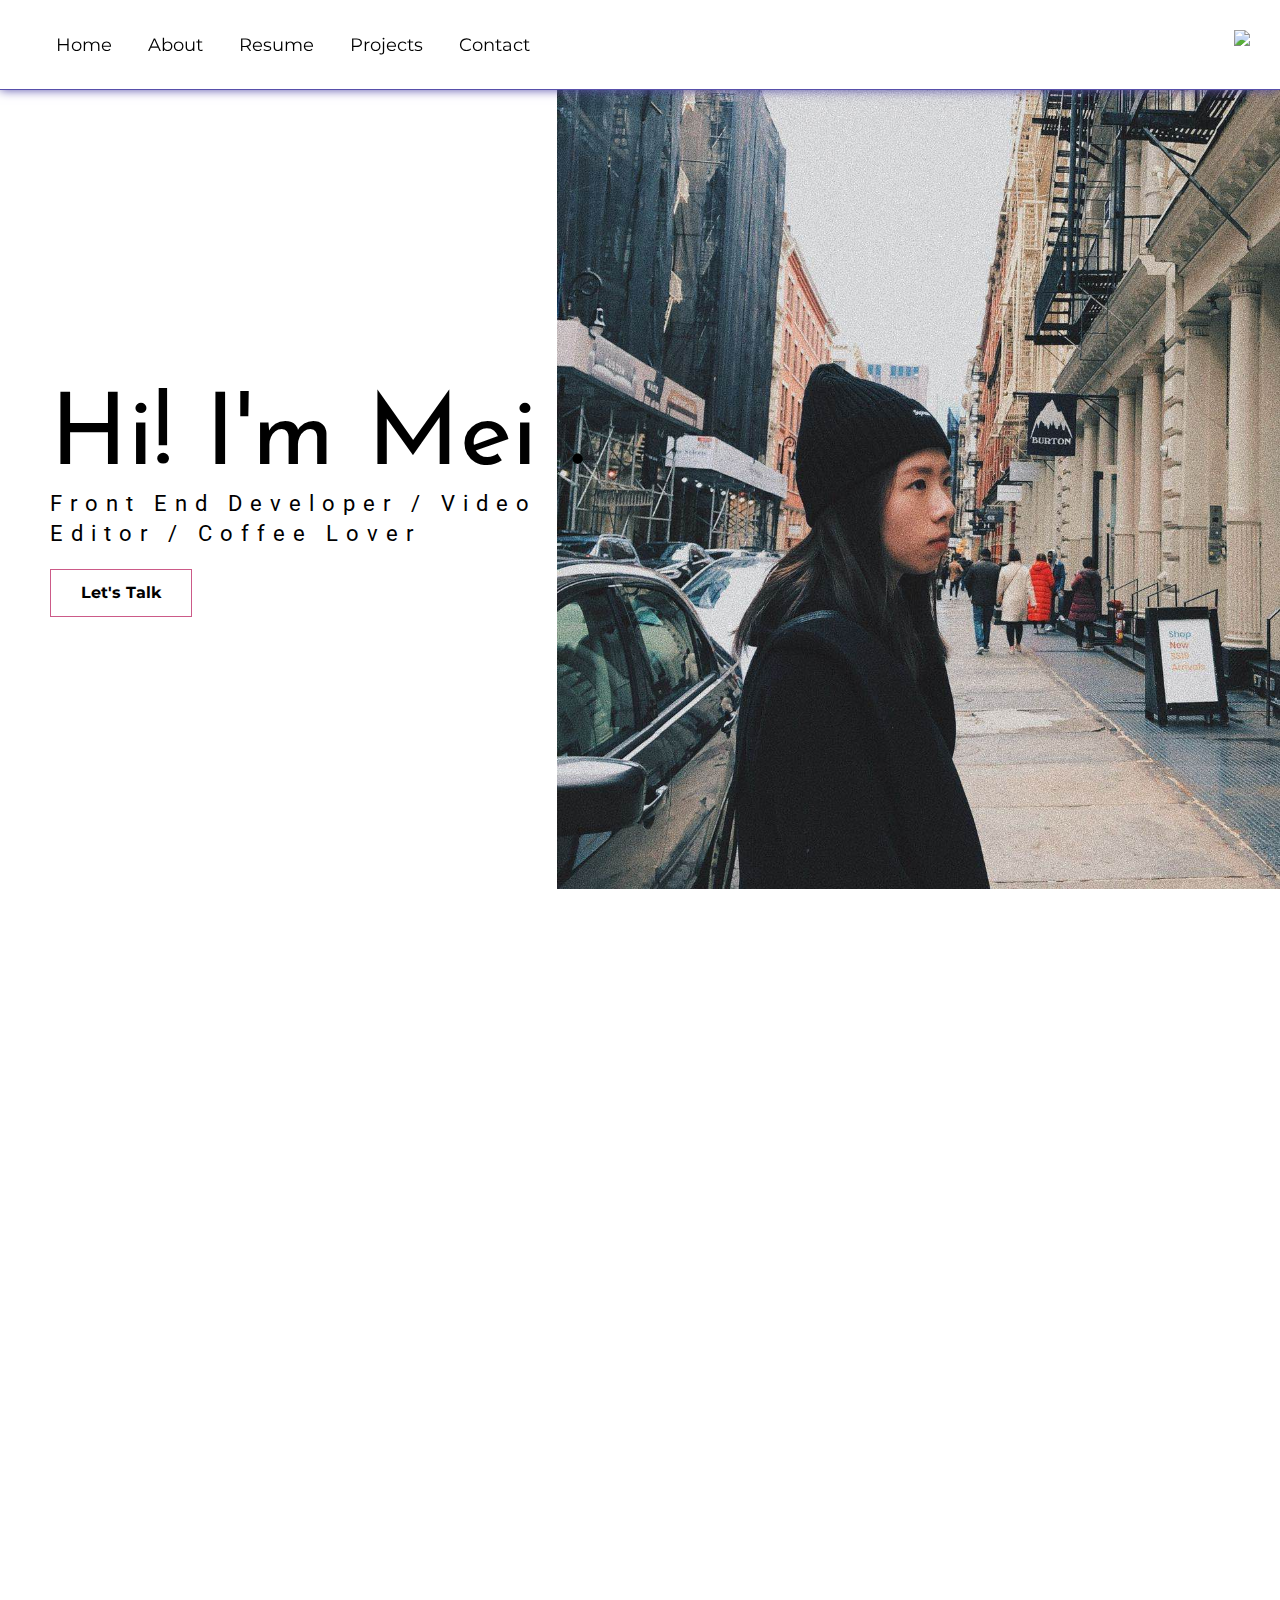
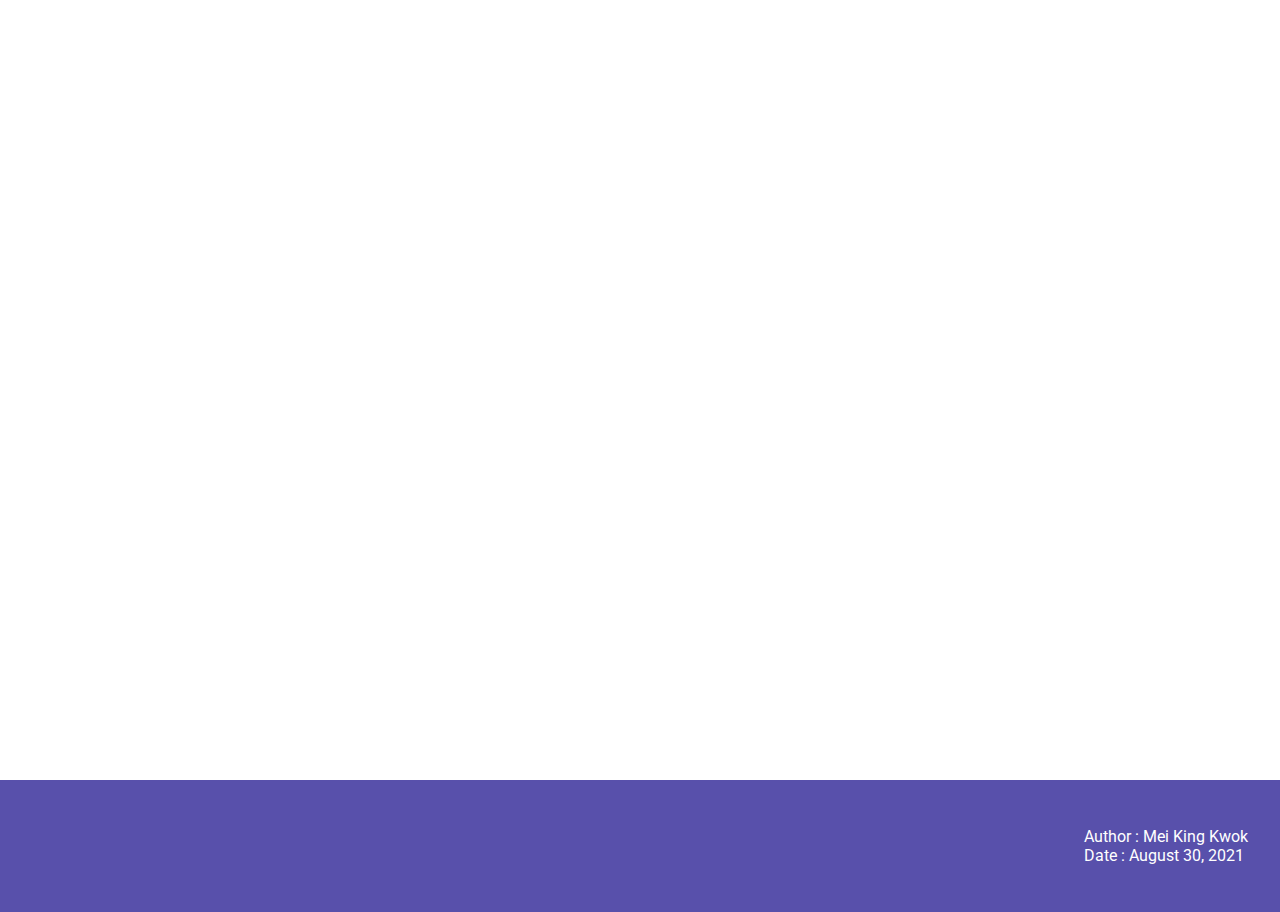
==== commit c31da080: "added revealing element codes" ====
--- a/index.html
+++ b/index.html
@@ -64,7 +64,7 @@
       </div>
     </div>
 
-    <div id="about" class="about">
+    <div id="about" class="about section">
       <div class="about-div">
         <h2 class="about-title">About Me</h2>
         <p class="about-content">
@@ -99,7 +99,7 @@
       </div>
     </div>
 
-    <div id="projects" class="project">
+    <div id="projects" class="project section">
       <a href="http://mane370p2.herokuapp.com/index.php" target="_blank">
         <div class="project-card">
           <div class="project-image">
--- a/style.css
+++ b/style.css
@@ -14,6 +14,7 @@
 }
 
 .intro {
+  padding-top: 100px;
   background-image: url('img/Mei.jpg');
   background-color: none;
   background-position: center;
@@ -189,8 +190,18 @@
   line-height: 1.2rem;
 }
 
+.section {
+  transition: all 600ms ease;
+}
+
+.section--hidden {
+  opacity: 0;
+  transform: translateY(8rem);
+}
+
 @media only screen and (min-width: 768px) {
   .intro {
+    padding-top: 0px;
     background-position: right center;
     background-repeat: no-repeat;
     background-size: auto 600px;
@@ -238,6 +249,7 @@
 
 @media only screen and (min-width: 1025px) {
   .intro {
+    padding-top: 89px;
     background-position: right bottom;
     background-repeat: no-repeat;
     background-size: auto 900px;
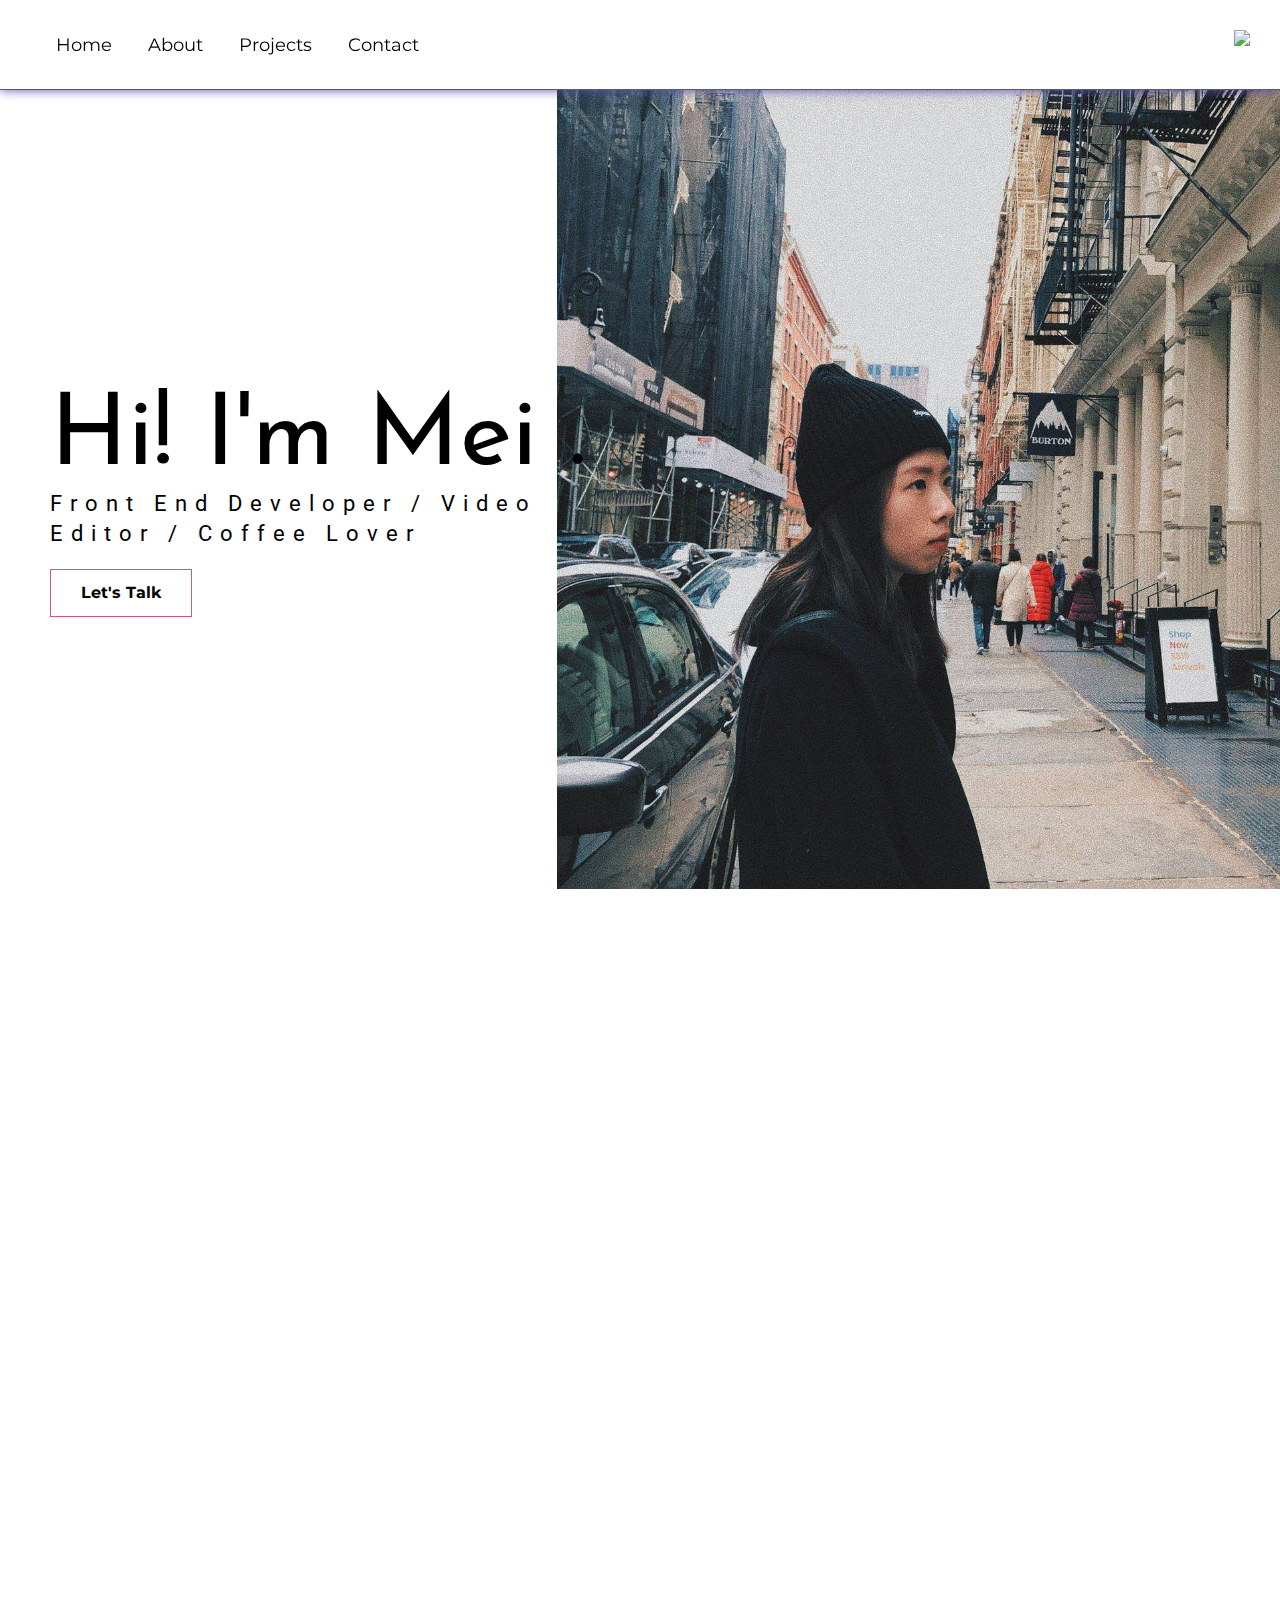
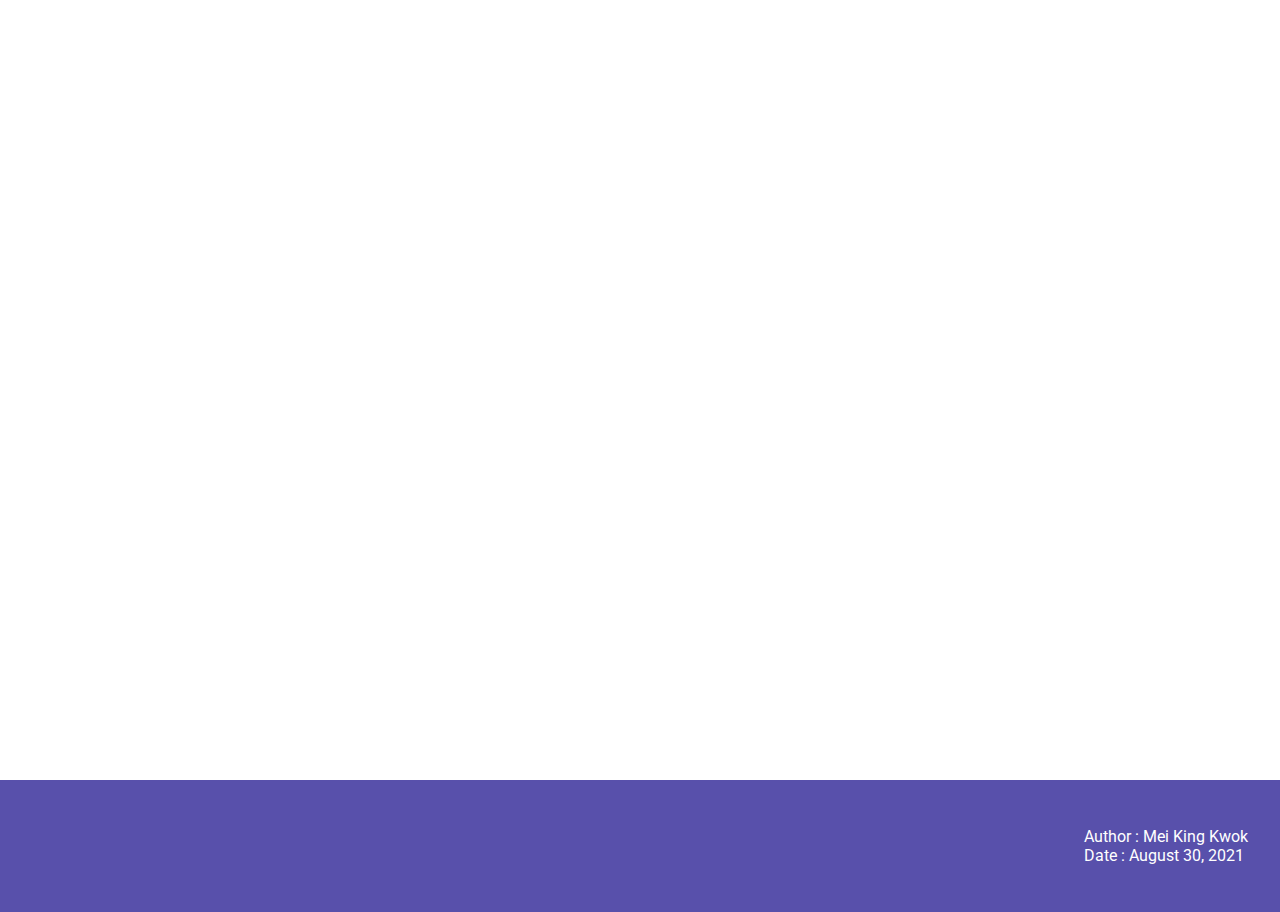
==== commit 7e1b1057: "Re-arrange Project Cards and styles.." ====
--- a/index.html
+++ b/index.html
@@ -23,7 +23,6 @@
     <link rel="stylesheet" href="style.css" />
     <link rel="stylesheet" href="navbar.css" />
     <!-- JavaScript -->
-    <script defer src="script.js"></script>
   </head>
 
   <body>
@@ -33,11 +32,13 @@
         <ul>
           <li><a href="index.html" class="navbar-links">Home</a></li>
           <li>
-            <a href="#about" class="navbar-links">About</a>
+            <a href="#about" class="navbar-links" data-scroll="#about">About</a>
           </li>
-          <li><a href="resume.html" class="navbar-links">Resume</a></li>
+          <!-- <li><a href="resume.html" class="navbar-links">Resume</a></li> -->
           <li>
-            <a href="#projects" class="navbar-links">Projects</a>
+            <a href="#projects" class="navbar-links" data-scroll="#projects"
+              >Projects</a
+            >
           </li>
           <li><a href="contact.html" class="navbar-links">Contact</a></li>
         </ul>
@@ -64,7 +65,7 @@
       </div>
     </div>
 
-    <div id="about" class="about section">
+    <div id="about" class="about section section--hidden">
       <div class="about-div">
         <h2 class="about-title">About Me</h2>
         <p class="about-content">
@@ -99,7 +100,7 @@
       </div>
     </div>
 
-    <div id="projects" class="project section">
+    <div id="projects" class="project section section--hidden">
       <a href="http://mane370p2.herokuapp.com/index.php" target="_blank">
         <div class="project-card">
           <div class="project-image">
@@ -108,17 +109,22 @@
           <div class="project-content">
             <h3>Hotel Reservation</h3>
             <p><span>HTML CSS JavaScript</span></p>
-            <p>
-              A Responsive and dynamic website that reads and displays datas
-              from the database, which contains different companies, hotels'
-              name and addresses. Also, includes login and sign-up
-              functionalities for viewing reservations for specific user.
-            </p>
-          </div>
-        </div>
-      </a>
-
-      <a href="https://github.com/jackylau-nyc/qccs370p2" target="_blank">
+            <a
+              href="https://github.com/jackylau-nyc/qccs370p2"
+              target="_blank"
+              class="project-links"
+              >>> Github Repository</a
+            >
+            <p>
+              An interactive and responsive web app that lists different hotels
+              where you can make a reservation at. Includes sign-up and login
+              flows in addition to viewing your reservations.
+            </p>
+          </div>
+        </div>
+      </a>
+
+      <!-- <a href="https://github.com/jackylau-nyc/qccs370p2" target="_blank">
         <div class="project-card">
           <div class="project-image">
             <img src="img/github-logo.png" alt="Github Logo" />
@@ -131,6 +137,88 @@
             </p>
           </div>
         </div>
+      </a> -->
+
+      <a href="mapty.html" target="_blank">
+        <div class="project-card">
+          <div class="project-image">
+            <img src="img/mapty.png" alt="Mapty App Image" />
+          </div>
+          <div class="project-content">
+            <h3>Mapty</h3>
+            <p><span>JavaScript Leaflet API</span></p>
+            <a
+              href="https://github.com/heik922/Mapty"
+              target="_blank"
+              class="project-links"
+              >>> Github Repository</a
+            >
+            <p>
+              This web app lets the user track their exercise, and they can
+              specify where it took place using the Leaflet API. All data is
+              stored in the browser's local storage.
+            </p>
+          </div>
+        </div>
+      </a>
+
+      <a href="bankist.html" target="_blank">
+        <div class="project-card">
+          <div class="project-image">
+            <img src="img/bankist.png" alt="Bankist App Image" />
+          </div>
+          <div class="project-content">
+            <h3>Bankist App</h3>
+            <p><span>JavaScript</span></p>
+            <a
+              href="https://github.com/heik922/BlankistApp"
+              target="_blank"
+              class="project-links"
+              >>> Github Repository</a
+            >
+            <p>
+              A simple banking application that lets users track their
+              trasactions.
+            </p>
+          </div>
+        </div>
+      </a>
+
+      <a href="forkify.html" target="_blank">
+        <div class="project-card">
+          <div class="project-image">
+            <img src="img/Forkify.png" alt="Forkify Application" />
+          </div>
+          <div class="project-content">
+            <h3>Forkify</h3>
+            <p><span>JavaScript</span></p>
+            <a
+              href="https://heik922-forkify.netlify.app/"
+              target="_blank"
+              class="project-links"
+              >>> App Demo<a
+            >
+            <p>
+              A application that lets users seach for recipes provide by Forkify API, and
+              let users save their favourite recipes.
+            </p>
+          </div>
+        </div>
+      </a>
+
+      <a href="vertex.html" target="_blank">
+        <div class="project-card">
+          <div class="project-image">
+            <img src="img/vertex.png" alt="Vertex Application" />
+          </div>
+          <div class="project-content">
+            <h3>Vertex App</h3>
+            <p><span>Java</span></p>
+            <p>
+              A application that takes mouse input to draw vertexes and add edged between them. It also allows you to delete said edges.
+            </p>
+          </div>
+        </div>
       </a>
 
       <a href="https://heik922.github.io/PigGame/" target="_blank">
@@ -141,60 +229,15 @@
           <div class="project-content">
             <h3>Pig Game</h3>
             <p><span>JavaScript</span></p>
-            <p>
-              A simple dice game that players take turns to roll a single dice
-              as many times as they wish, adding all roll results to a running
-              total, but losing their gained score for the turn if they roll a
-              1. Player will win when their score reach 100.
-            </p>
-          </div>
-        </div>
-      </a>
-
-      <a href="mapty.html" target="_blank">
-        <div class="project-card">
-          <div class="project-image">
-            <img src="img/mapty.png" alt="Mapty App Image" />
-          </div>
-          <div class="project-content">
-            <h3>Mapty</h3>
-            <p><span>JavaScript</span></p>
-            <p>
-              Implemented with Leaflet's API. A Simple Mapping application which
-              allow users to click on the locations and log their exercise
-              datas. The datas will be stored in browser's local storage.
-            </p>
-          </div>
-        </div>
-      </a>
-
-      <a href="bankist.html" target="_blank">
-        <div class="project-card">
-          <div class="project-image">
-            <img src="img/bankist.png" alt="Bankist App Image" />
-          </div>
-          <div class="project-content">
-            <h3>Bankist App</h3>
-            <p><span>JavaScript</span></p>
-            <p>
-              A simple banking application that requires user to login to view
-              their transactions and accesses other features.
-            </p>
-          </div>
-        </div>
-      </a>
-
-      <a href="vertex.html" target="_blank">
-        <div class="project-card">
-          <div class="project-image">
-            <img src="img/vertex.png" alt="Pig Game Image" />
-          </div>
-          <div class="project-content">
-            <h3>Vertex App</h3>
-            <p><span>Java</span></p>
-            <p>
-              A application that takes mouse coordinates and draw vertexes, add
-              edges between the vertexes, moving the vertexes and delete edges.
+            <a
+              href="https://en.wikipedia.org/wiki/Pig_(dice_game)"
+              target="_blank"
+              class="project-links"
+              >>> Pig Game Wikipedia</a
+            >
+            <p>
+              This web app implements the traditional dice rolling game "Pig
+              Game".
             </p>
           </div>
         </div>
@@ -207,5 +250,7 @@
         <p>Date : August 30, 2021</p>
       </div>
     </footer>
+
+    <script defer src="script.js"></script>
   </body>
 </html>
--- a/style.css
+++ b/style.css
@@ -168,6 +168,12 @@
   font-style: italic;
 }
 
+.project-content a {
+  text-decoration: none;
+  font-family: 'Josefin Sans', sans-serif;
+  padding-left: 2rem;
+}
+
 .project-content p {
   font-family: 'Roboto', Verdana;
   font-size: 1rem;
@@ -197,6 +203,7 @@
 .section--hidden {
   opacity: 0;
   transform: translateY(8rem);
+  transition: none;
 }
 
 @media only screen and (min-width: 768px) {
@@ -289,4 +296,8 @@
   #mei:hover {
     color: var(--secondary-color);
   }
-}
+  .project-links:hover {
+    color: var(--secondary-color);
+    font-style: italic;
+  }
+}
